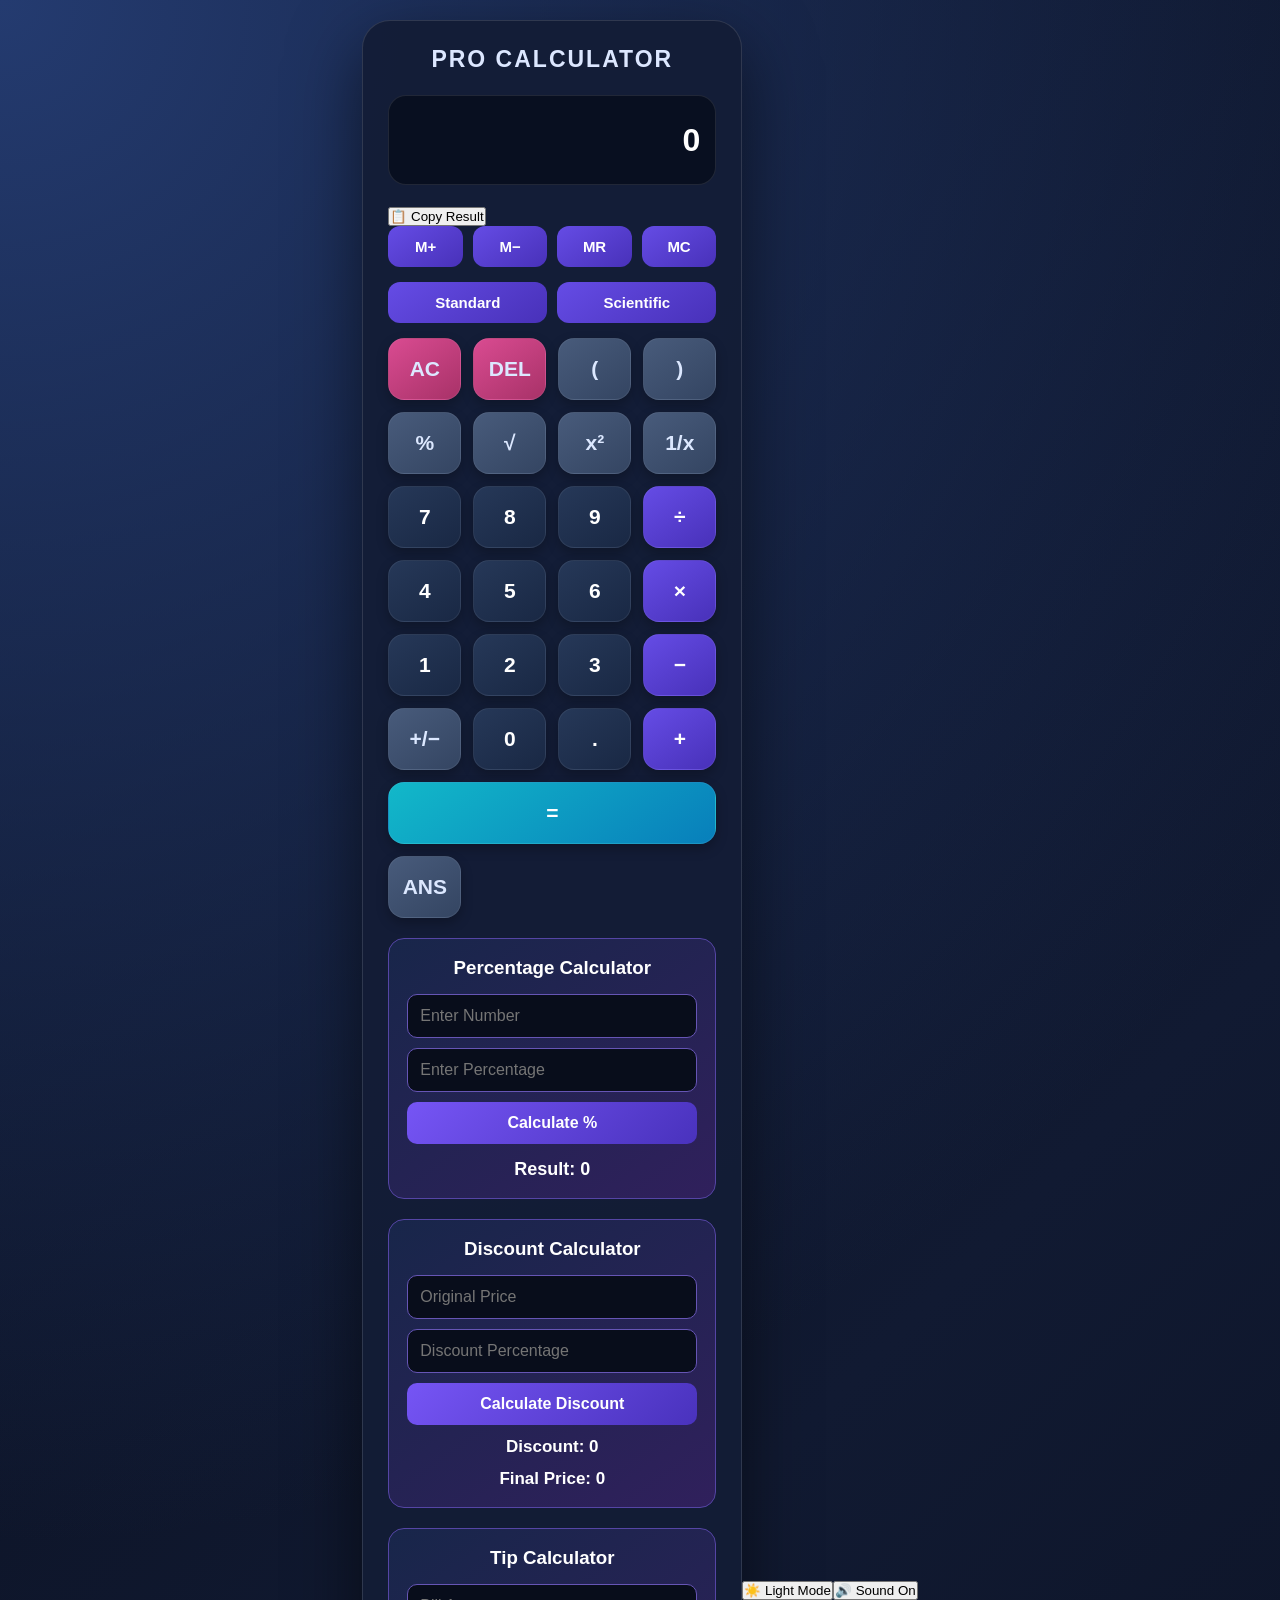
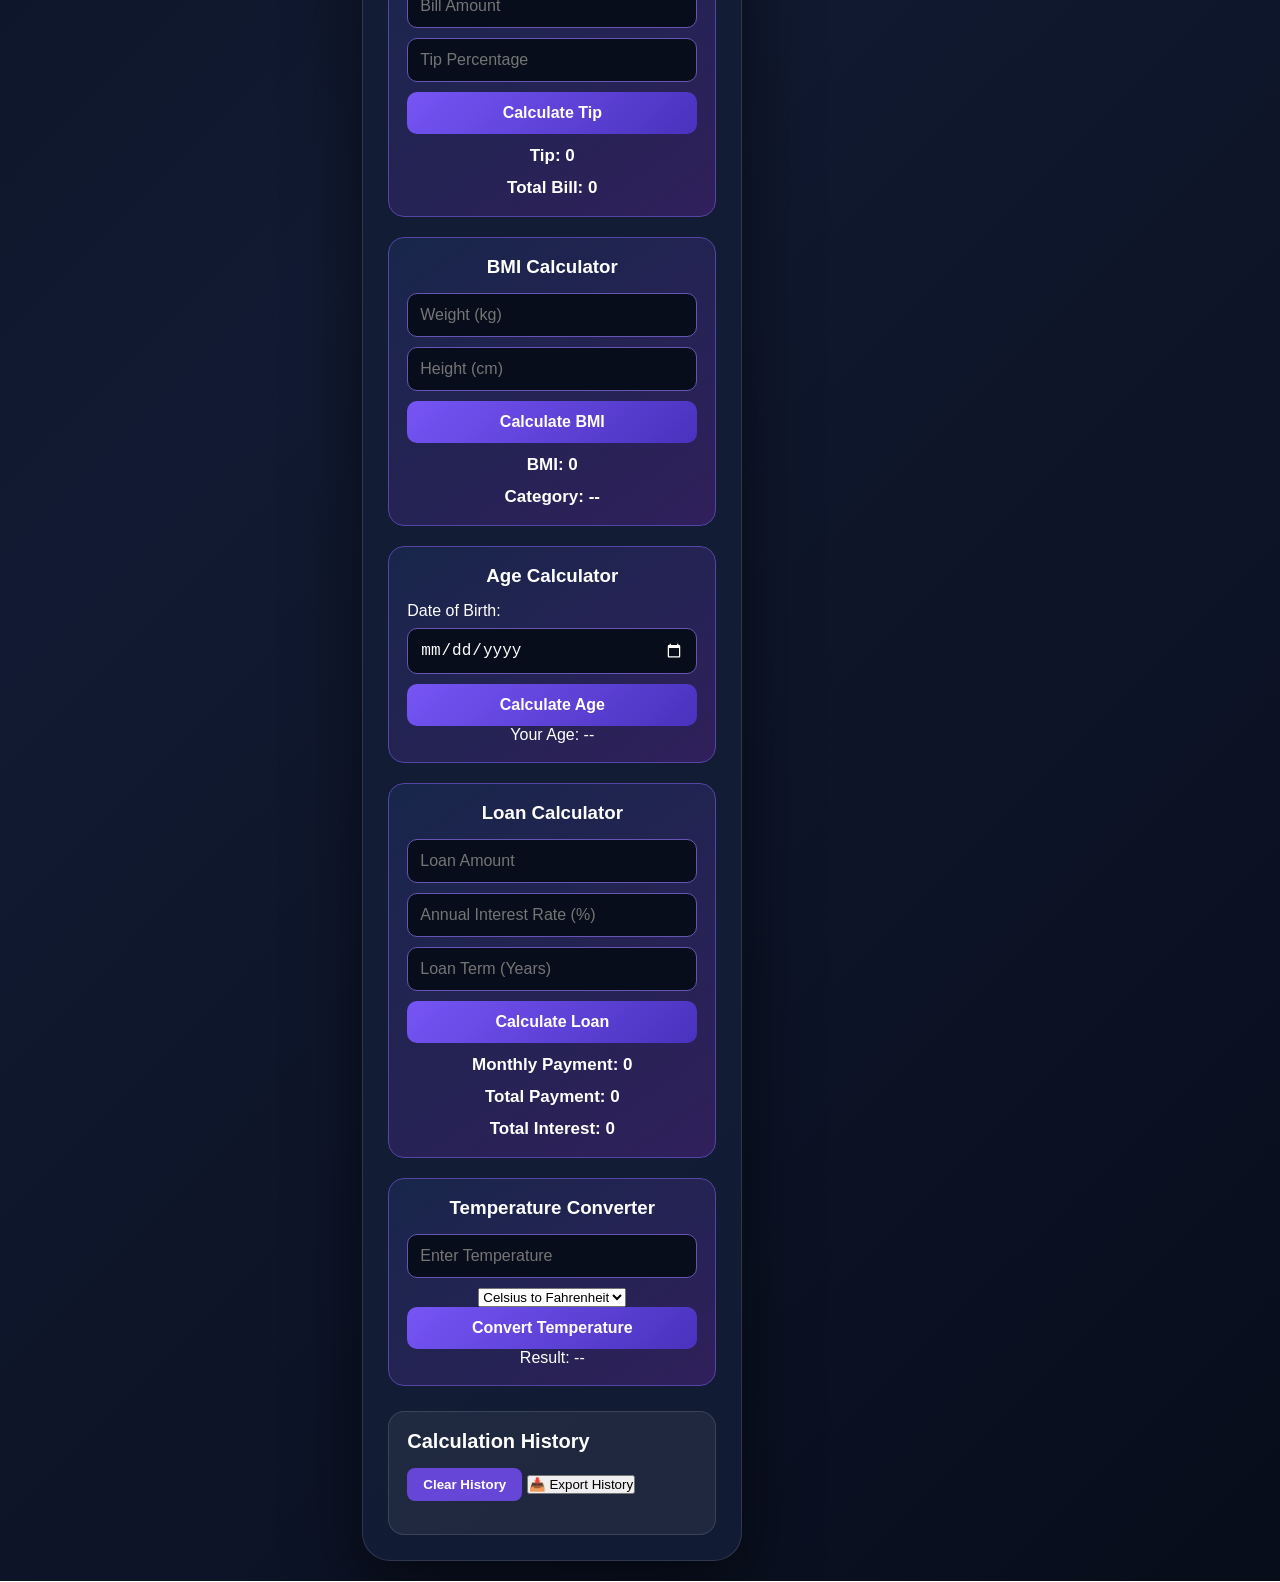
==== index.html @ f54e99bf "Update index.html Signed-off-by: saim-app <fatokhan295@gmail.com>" ====
<!DOCTYPE html>
<html lang="en">
<head>
  <meta charset="UTF-8">
  <meta name="viewport" content="width=device-width, initial-scale=1.0">
  <meta name="theme-color" content="#080d1b">
  <title>Pro Calculator</title>
  <link rel="stylesheet" href="style.css">
</head>
<body>

  <main class="calculator">
    <h2>PRO CALCULATOR</h2>

    <input type="text" id="display" value="0" readonly
      aria-label="Calculator display">
    <button id="copyResult" type="button">
  📋 Copy Result
</button>

 <div class="memory-buttons">
  <button id="memoryAdd" type="button">M+</button>
  <button id="memorySubtract" type="button">M−</button>
  <button id="memoryRecall" type="button">MR</button>
  <button id="memoryClear" type="button">MC</button>
</div>
    <div class="mode-switch">
  <button id="standardMode" type="button">Standard</button>
  <button id="scientificMode" type="button">Scientific</button>
</div> 
    <div class="buttons">
      <div id="scientificPanel" class="calculator-panel" hidden>
        <button id="angleMode" class="utility" type="button">DEG</button>
      <button class="utility" data-action="sin">sin</button>
<button class="utility" data-action="cos">cos</button>
<button class="utility" data-action="tan">tan</button>
<button class="utility" data-action="log">log</button>
<button class="utility" data-action="ln">ln</button>
<button class="utility" data-action="pi">π</button>
 <button class="utility" data-action="e">e</button>
<button class="utility" data-action="power">xʸ</button>
      <button class="utility" data-action="factorial">!</button>
        </div>

      <div id="standardPanel" class="calculator-panel">
      <button class="utility" data-action="clear">AC</button>
      <button class="utility" data-action="delete">DEL</button>
      <button class="utility" data-value="(">(</button>
      <button class="utility" data-value=")">)</button>

      <button class="utility" data-value="%">%</button>
      <button class="utility" data-action="sqrt">√</button>
      <button class="utility" data-action="square">x²</button>
      <button class="utility" data-action="reciprocal">1/x</button>

      <button data-value="7">7</button>
      <button data-value="8">8</button>
      <button data-value="9">9</button>
      <button class="operator" data-value="/">÷</button>

      <button data-value="4">4</button>
      <button data-value="5">5</button>
      <button data-value="6">6</button>
      <button class="operator" data-value="*">×</button>

      <button data-value="1">1</button>
      <button data-value="2">2</button>
      <button data-value="3">3</button>
      <button class="operator" data-value="-">−</button>

      <button class="utility" data-action="sign">+/−</button>
      <button data-value="0">0</button>
      <button data-value=".">.</button>
      <button class="operator" data-value="+">+</button>

      <button class="equals" data-action="calculate">=</button>
        <button class="utility" data-action="answer">ANS</button>
</div>
    </div>
   <div id="percentageCalculator" class="percentage-calculator">
  <h3>Percentage Calculator</h3>

  <input type="number" id="percentNumber" placeholder="Enter Number">

  <input type="number" id="percentValue" placeholder="Enter Percentage">

  <button id="calculatePercentage" type="button">
    Calculate %
  </button>

  <p id="percentageResult">Result: 0</p>
</div>
   <!-- Discount Calculator -->

<div id="discountCalculator" class="percentage-calculator">
  <h3>Discount Calculator</h3>

  <input type="number" id="originalPrice" placeholder="Original Price">

  <input type="number" id="discountPercent" placeholder="Discount Percentage">

  <button id="calculateDiscount" type="button">
    Calculate Discount
  </button>

  <p id="discountAmount">Discount: 0</p>
  <p id="finalPrice">Final Price: 0</p>
</div>
   <!-- Tip Calculator -->

<div id="tipCalculator" class="percentage-calculator">
  <h3>Tip Calculator</h3>

  <input type="number" id="billAmount" placeholder="Bill Amount">

  <input type="number" id="tipPercent" placeholder="Tip Percentage">

  <button id="calculateTip" type="button">
    Calculate Tip
  </button>

  <p id="tipAmount">Tip: 0</p>
  <p id="totalBill">Total Bill: 0</p>
</div>
   <!-- BMI Calculator -->

<div id="bmiCalculator" class="percentage-calculator">
  <h3>BMI Calculator</h3>

  <input type="number" id="weight" placeholder="Weight (kg)">

  <input type="number" id="height" placeholder="Height (cm)">

  <button id="calculateBMI" type="button">
    Calculate BMI
  </button>

  <p id="bmiResult">BMI: 0</p>
  <p id="bmiCategory">Category: --</p>
</div>
   <!-- Age Calculator -->

<div id="ageCalculator" class="percentage-calculator">
  <h3>Age Calculator</h3>

  <label for="birthDate">Date of Birth:</label>
  <input type="date" id="birthDate">

  <button id="calculateAge" type="button">
    Calculate Age
  </button>

  <p id="ageResult">Your Age: --</p>
</div>
   <!-- Loan Calculator -->

<div id="loanCalculator" class="percentage-calculator">
  <h3>Loan Calculator</h3>

  <input type="number" id="loanAmount" placeholder="Loan Amount">

  <input type="number" id="interestRate" placeholder="Annual Interest Rate (%)">

  <input type="number" id="loanYears" placeholder="Loan Term (Years)">

  <button id="calculateLoan" type="button">
    Calculate Loan
  </button>

  <p id="monthlyPayment">Monthly Payment: 0</p>
  <p id="totalPayment">Total Payment: 0</p>
  <p id="totalInterest">Total Interest: 0</p>
</div>
   <!-- Temperature Converter -->

<div id="temperatureConverter" class="percentage-calculator">
  <h3>Temperature Converter</h3>

  <input type="number" id="temperatureValue" placeholder="Enter Temperature">

  <select id="temperatureType">
    <option value="CtoF">Celsius to Fahrenheit</option>
    <option value="FtoC">Fahrenheit to Celsius</option>
  </select>

  <button id="convertTemperature" type="button">
    Convert Temperature
  </button>

  <p id="temperatureResult">Result: --</p>
</div>
    <section class="history">
  <h3>Calculation History</h3>
  <button id="clearHistory" type="button">Clear History</button>
      <button id="exportHistory" type="button">
  📥 Export History
</button>
  <ul id="historyList"></ul>
</section>
  </main>
  <button id="themeToggle" type="button">
  ☀️ Light Mode
    <button id="soundToggle" type="button">
  🔊 Sound On
</button>
</button>

  <script src="script.js"></script>
</body>
</html>
---- style.css ----
* {
  box-sizing: border-box;
  margin: 0;
  padding: 0;
}

body {
  min-height: 100vh;
  display: flex;
  justify-content: center;
  align-items: center;
  padding: 20px;
  font-family: Arial, sans-serif;
  background: radial-gradient(circle at top left, #243b70, transparent 45%),
    linear-gradient(135deg, #080d1b, #111a32, #080d1b);
  color: white;
}

.calculator {
  width: 100%;
  max-width: 380px;
  padding: 25px;
  border: 1px solid rgba(255,255,255,0.12);
  border-radius: 28px;
  background: rgba(19,29,54,0.95);
  box-shadow: 0 25px 70px rgba(0,0,0,0.55);
}

.calculator h2 {
  text-align: center;
  font-size: 23px;
  letter-spacing: 2px;
  margin-bottom: 22px;
  color: #dce7ff;
}

#display {
  width: 100%;
  height: 90px;
  margin-bottom: 22px;
  padding: 15px;
  border: 1px solid rgba(255,255,255,0.1);
  border-radius: 18px;
  background: #080f20;
  color: white;
  text-align: right;
  font-size: 32px;
  font-weight: bold;
}

.buttons {
  display: grid;
  direction: ltr;
  grid-template-columns: repeat(4, minmax(0, 1fr));
  gap: 12px;
}

.buttons button {
  min-width: 0;
  height: 62px;
  border: 1px solid rgba(255,255,255,0.07);
  border-radius: 16px;
  background: linear-gradient(145deg, #263858, #192844);
  color: white;
  font-size: 21px;
  font-weight: bold;
  cursor: pointer;
  box-shadow: 0 5px 12px rgba(0,0,0,0.25);
}

.buttons button:active {
  transform: scale(0.94);
}

.buttons .utility {
  background: linear-gradient(145deg, #485b7b, #344562);
  color: #dce8ff;
}

.buttons button:nth-child(1),
.buttons button:nth-child(2) {
  background: linear-gradient(145deg, #d94b91, #a83268);
}

.buttons .operator {
  background: linear-gradient(145deg, #654ce5, #4831b9);
}

.buttons .equals {
  grid-column: 1 / -1;
  background: linear-gradient(145deg, #12b8c9, #087fbb);
  color: white;
}

@media (max-width: 420px) {
  .calculator {
    padding: 19px;
  }

  .buttons {
    gap: 9px;
  }

  .buttons button {
    height: 58px;
  }
}

/* Calculation History */
.history {
  margin-top: 25px;
  padding: 18px;
  background: rgba(255, 255, 255, 0.06);
  border: 1px solid rgba(255, 255, 255, 0.12);
  border-radius: 16px;
  color: #ffffff;
}

.history h3 {
  margin: 0 0 15px;
  font-size: 20px;
  color: #ffffff;
}

#clearHistory {
  padding: 9px 16px;
  border: none;
  border-radius: 8px;
  background: #6546d7;
  color: white;
  font-weight: bold;
  cursor: pointer;
}

#historyList {
  margin: 15px 0 0;
  padding-left: 22px;
}

#historyList li {
  padding: 9px 5px;
  border-bottom: 1px solid rgba(255, 255, 255, 0.12);
  color: #d8d9ff;
  font-size: 15px;
  overflow-wrap: anywhere;
}

/* Calculation History */
.history {
  margin-top: 25px;
  padding: 18px;
  background: rgba(255, 255, 255, 0.06);
  border: 1px solid rgba(255, 255, 255, 0.12);
  border-radius: 16px;
  color: #ffffff;
}


/* Calculation History */
.history {
  margin-top: 25px;
  padding: 18px;
  background: rgba(255, 255, 255, 0.06);
  border: 1px solid rgba(255, 255, 255, 0.12);
  border-radius: 16px;
  color: #ffffff;
}

.history h3 {
  margin: 0 0 15px;
  font-size: 20px;
  color: #ffffff;
}

#clearHistory {
  padding: 9px 16px;
  border: none;
  border-radius: 8px;
  background: #6546d7;
  color: white;
  font-weight: bold;
  cursor: pointer;
}

#historyList {
  margin: 15px 0 0;
  padding-left: 22px;
}

#historyList li {
  padding: 9px 5px;
  border-bottom: 1px solid rgba(255, 255, 255, 0.12);
  color: #d8d9ff;
  font-size: 15px;
  overflow-wrap: anywhere;
}

/* Dark / Light Mode */
body.light-mode {
    background: #f4f6fb;
    color: #1e293b;
}

body.light-mode .calculator {
    background: #ffffff;
    color: #1e293b;
}
#display {
    width: 100%;
    box-sizing: border-box;
    font-size: clamp(18px, 5vw, 32px);
    white-space: nowrap;
    overflow-x: auto;
    text-align: right;
}
/* Standard and Scientific Panels */

.calculator-panel {
  grid-column: 1 / -1;
  display: grid;
  grid-template-columns: repeat(4, minmax(0, 1fr));
  gap: 12px;
}

.mode-switch {
  display: flex;
  gap: 10px;
  margin-bottom: 15px;
}

.mode-switch button {
  flex: 1;
  padding: 12px 5px;
  border: none;
  border-radius: 12px;
  background: linear-gradient(145deg, #654ce5, #4831b9);
  color: white;
  font-size: 15px;
  font-weight: bold;
  cursor: pointer;
}

@media (max-width: 420px) {
  .calculator-panel {
    gap: 9px;
  }
}
/* Memory Buttons */

.memory-buttons {
  display: grid;
  grid-template-columns: repeat(4, 1fr);
  gap: 10px;
  margin-bottom: 15px;
}

.memory-buttons button {
  padding: 12px 5px;
  border: none;
  border-radius: 12px;
  background: linear-gradient(145deg, #654ce5, #4831b9);
  color: white;
  font-size: 15px;
  font-weight: bold;
  cursor: pointer;
}
/* Percentage Calculator */

.percentage-calculator {
  margin-top: 20px;
  padding: 18px;
  border-radius: 16px;
  background: linear-gradient(145deg, #18264a, #30205c);
  border: 1px solid #5545a5;
  text-align: center;
}

.percentage-calculator h3 {
  color: white;
  margin-bottom: 15px;
}

.percentage-calculator input {
  width: 100%;
  padding: 12px;
  margin-bottom: 10px;
  border: 1px solid #6655b5;
  border-radius: 10px;
  background: #080d1b;
  color: white;
  font-size: 16px;
  box-sizing: border-box;
}

.percentage-calculator button {
  width: 100%;
  padding: 12px;
  border: none;
  border-radius: 10px;
  background: linear-gradient(135deg, #7655f5, #4932bd);
  color: white;
  font-size: 16px;
  font-weight: bold;
  cursor: pointer;
}

#percentageResult {
  color: white;
  font-size: 18px;
  font-weight: bold;
  margin-top: 15px;
}
/* Discount Calculator */

#discountCalculator {
  margin-top: 20px;
}

#discountCalculator p {
  color: white;
  font-size: 17px;
  font-weight: bold;
  margin-top: 12px;
}
/* Tip Calculator */

#tipCalculator {
  margin-top: 20px;
}

#tipCalculator p {
  color: white;
  font-size: 17px;
  font-weight: bold;
  margin-top: 12px;
}
/* BMI Calculator */

#bmiCalculator {
  margin-top: 20px;
}

#bmiCalculator p {
  color: white;
  font-size: 17px;
  font-weight: bold;
  margin-top: 12px;
}
/* Age Calculator */

#ageCalculator {
  margin-top: 20px;
}

#ageCalculator label {
  display: block;
  color: white;
  margin-bottom: 8px;
  text-align: left;
}

#ageCalculator input {
  color-scheme: dark;
}
/* Loan Calculator */

#loanCalculator {
  margin-top: 20px;
}

#loanCalculator p {
  color: white;
  font-size: 17px;
  font-weight: bold;
  margin-top: 12px;
}
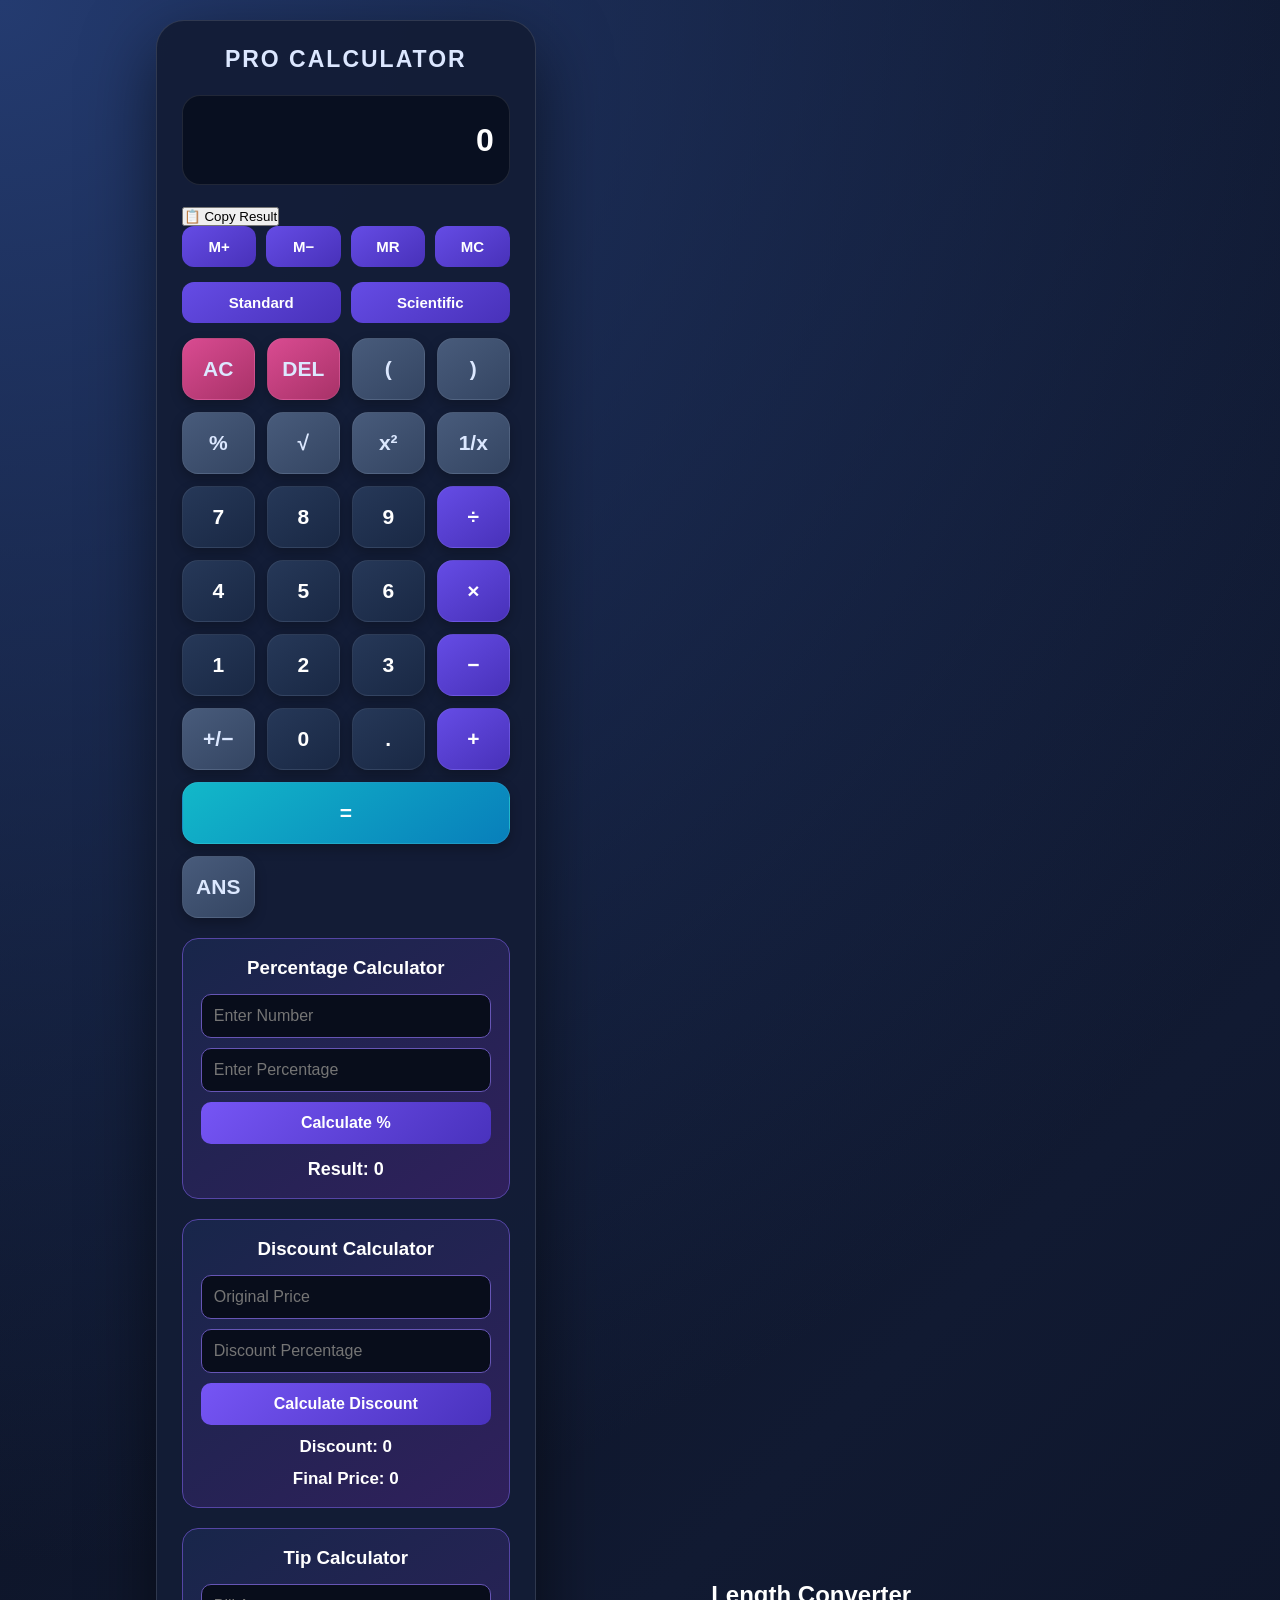
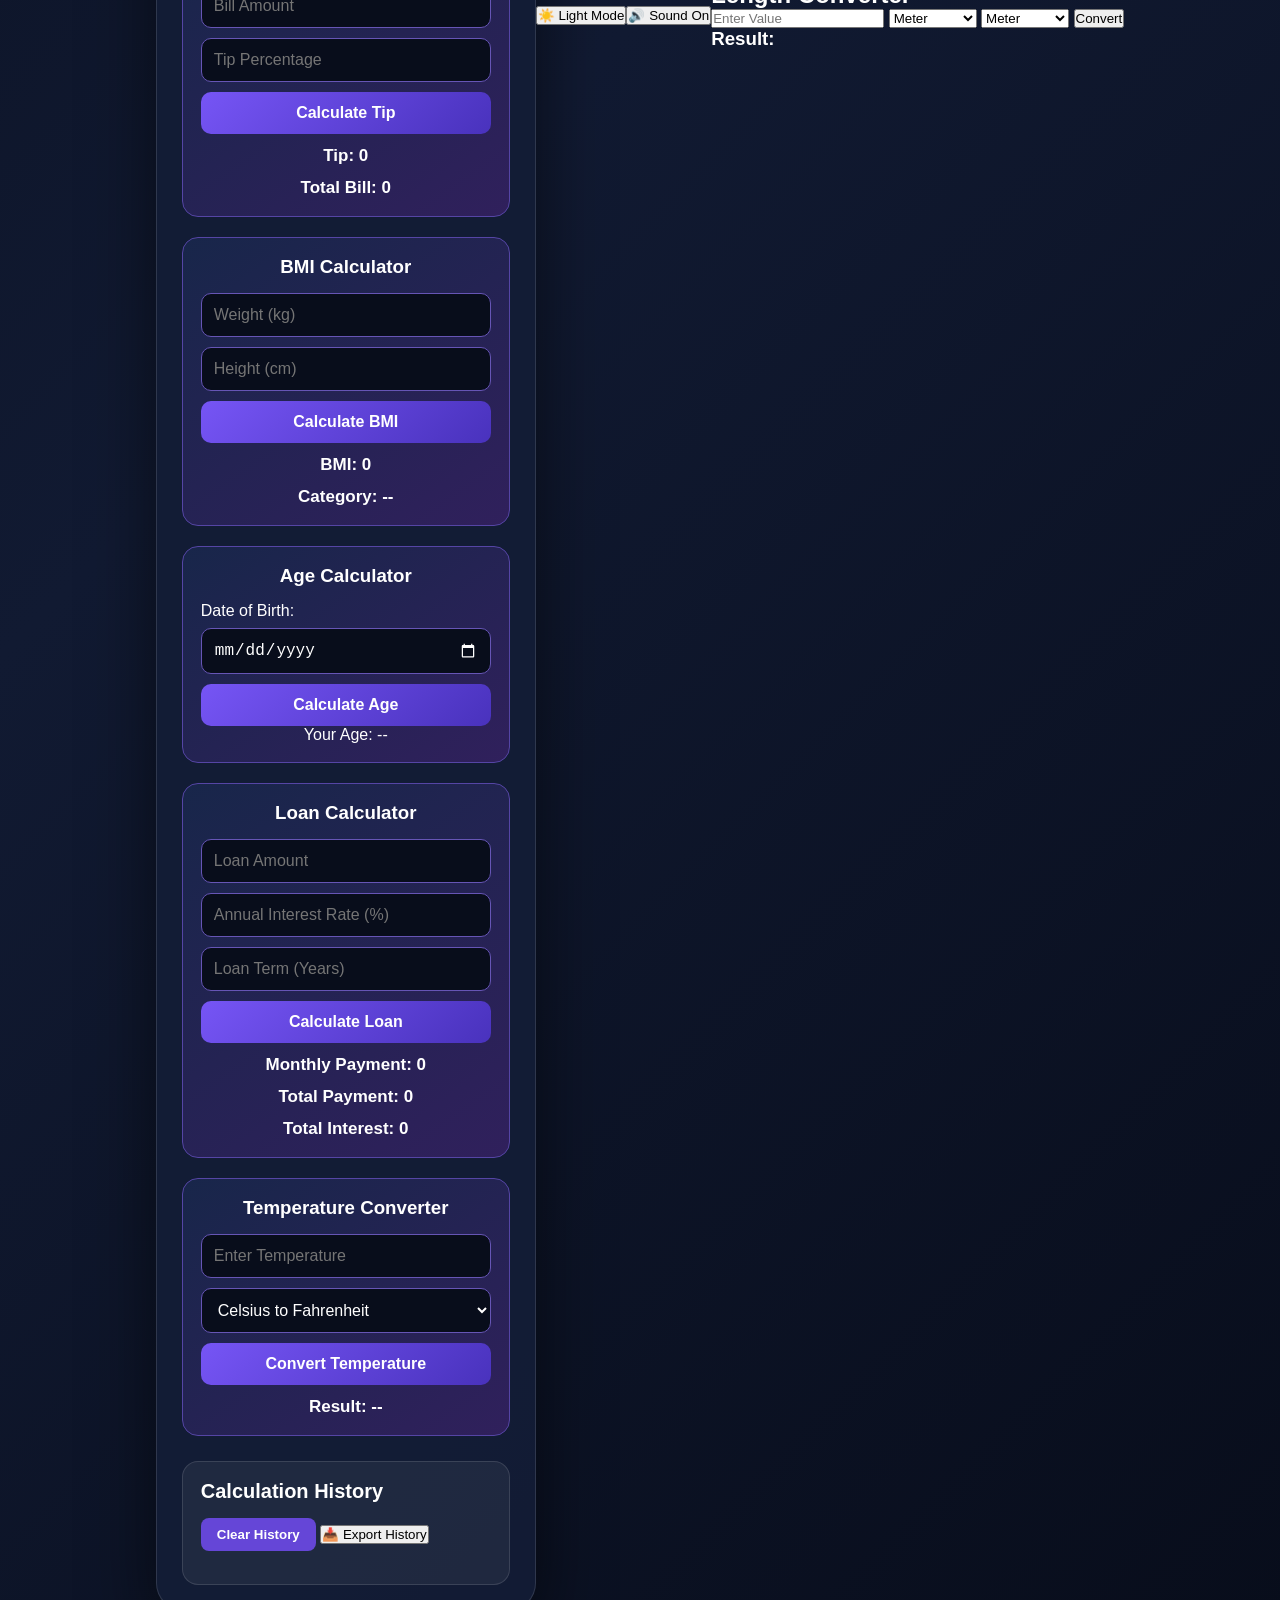
==== commit 077bb106: "Update index.html Signed-off-by: saim-app <fatokhan295@gmail.com>" ====
--- a/index.html
+++ b/index.html
@@ -207,5 +207,35 @@
 </button>
 
   <script src="script.js"></script>
+  <!-- Length Converter -->
+<div class="converter-box">
+    <h2>Length Converter</h2>
+
+    <input type="number" id="lengthInput" placeholder="Enter Value">
+
+    <select id="lengthFrom">
+        <option value="meter">Meter</option>
+        <option value="kilometer">Kilometer</option>
+        <option value="centimeter">Centimeter</option>
+        <option value="millimeter">Millimeter</option>
+        <option value="mile">Mile</option>
+        <option value="foot">Foot</option>
+        <option value="inch">Inch</option>
+    </select>
+
+    <select id="lengthTo">
+        <option value="meter">Meter</option>
+        <option value="kilometer">Kilometer</option>
+        <option value="centimeter">Centimeter</option>
+        <option value="millimeter">Millimeter</option>
+        <option value="mile">Mile</option>
+        <option value="foot">Foot</option>
+        <option value="inch">Inch</option>
+    </select>
+
+    <button onclick="convertLength()">Convert</button>
+
+    <h3 id="lengthResult">Result: </h3>
+</div>
 </body>
 </html>
--- a/style.css
+++ b/style.css
@@ -375,3 +375,26 @@
   font-weight: bold;
   margin-top: 12px;
 }
+/* Temperature Converter */
+
+#temperatureConverter {
+  margin-top: 20px;
+}
+
+#temperatureConverter p {
+  color: white;
+  font-size: 17px;
+  font-weight: bold;
+  margin-top: 12px;
+}
+
+#temperatureConverter select {
+  width: 100%;
+  padding: 12px;
+  margin-bottom: 10px;
+  border: 1px solid #6655b5;
+  border-radius: 10px;
+  background: #080d1b;
+  color: white;
+  font-size: 16px;
+}
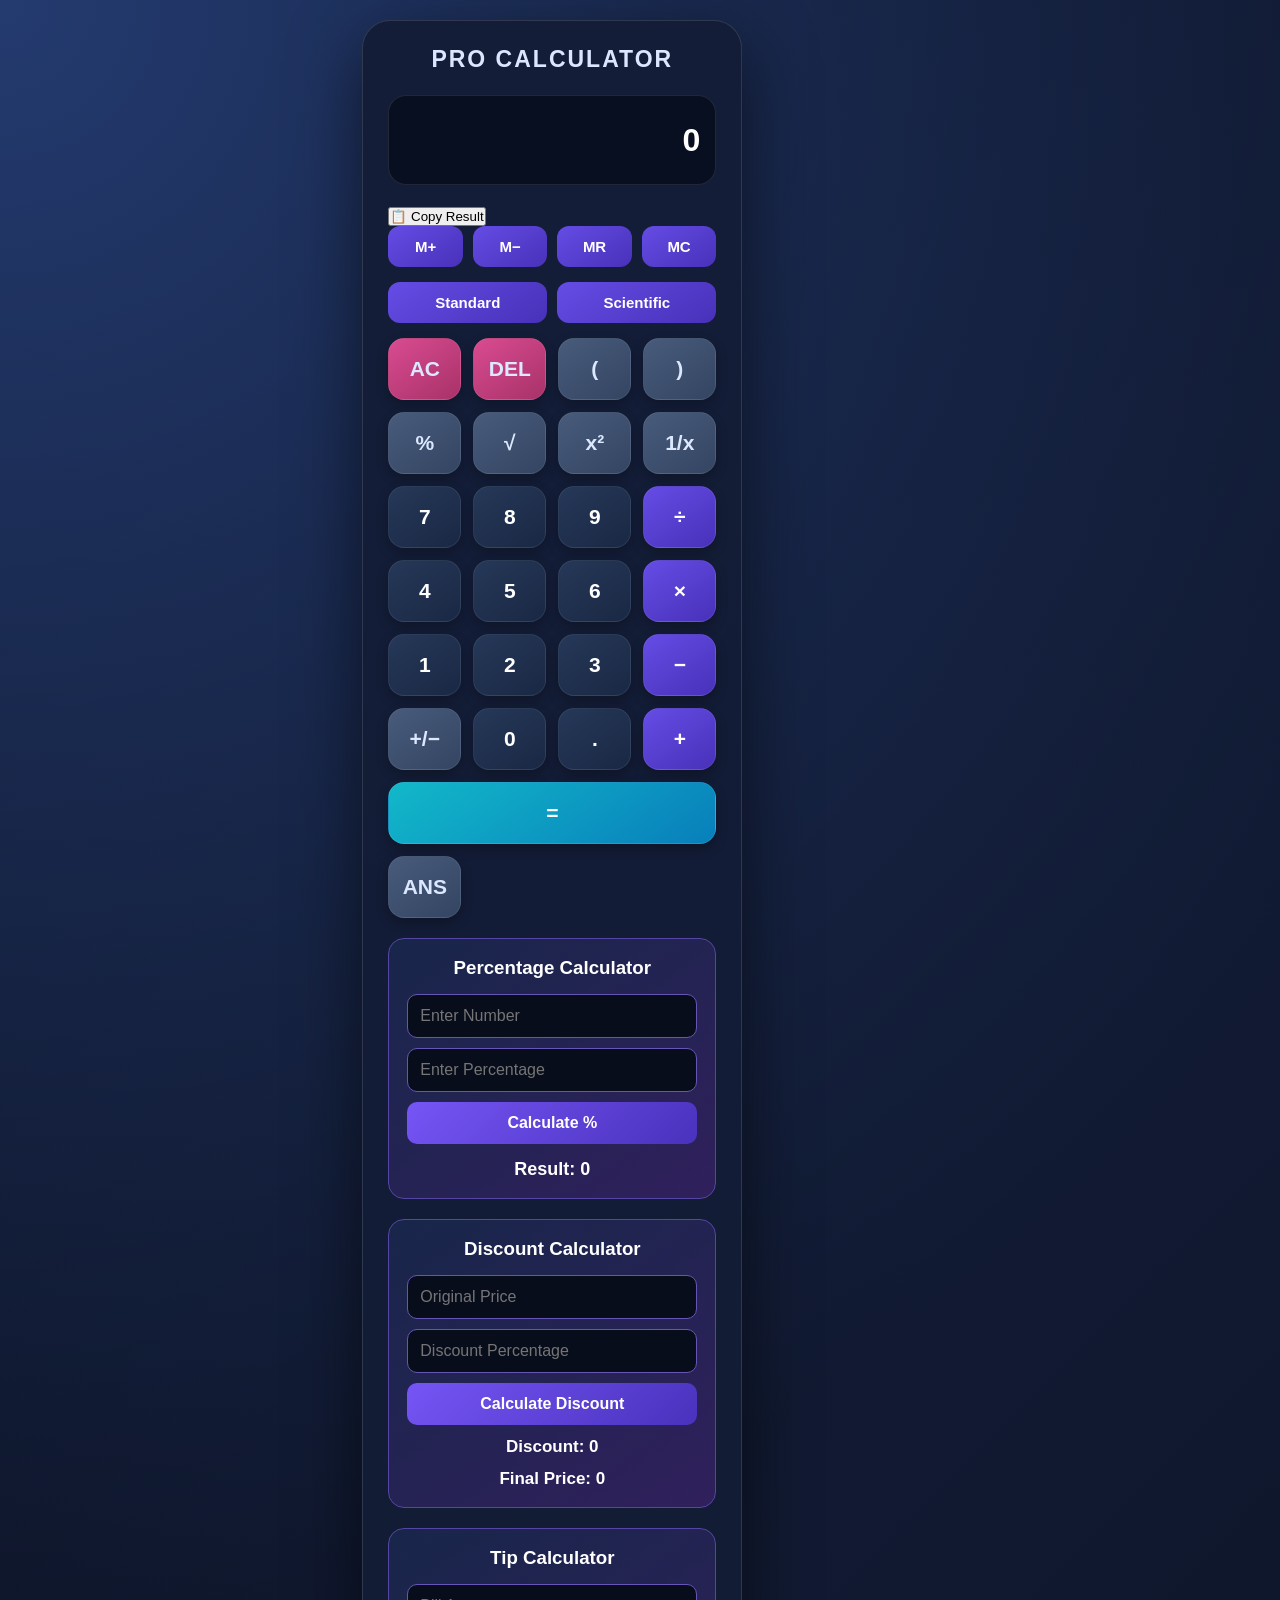
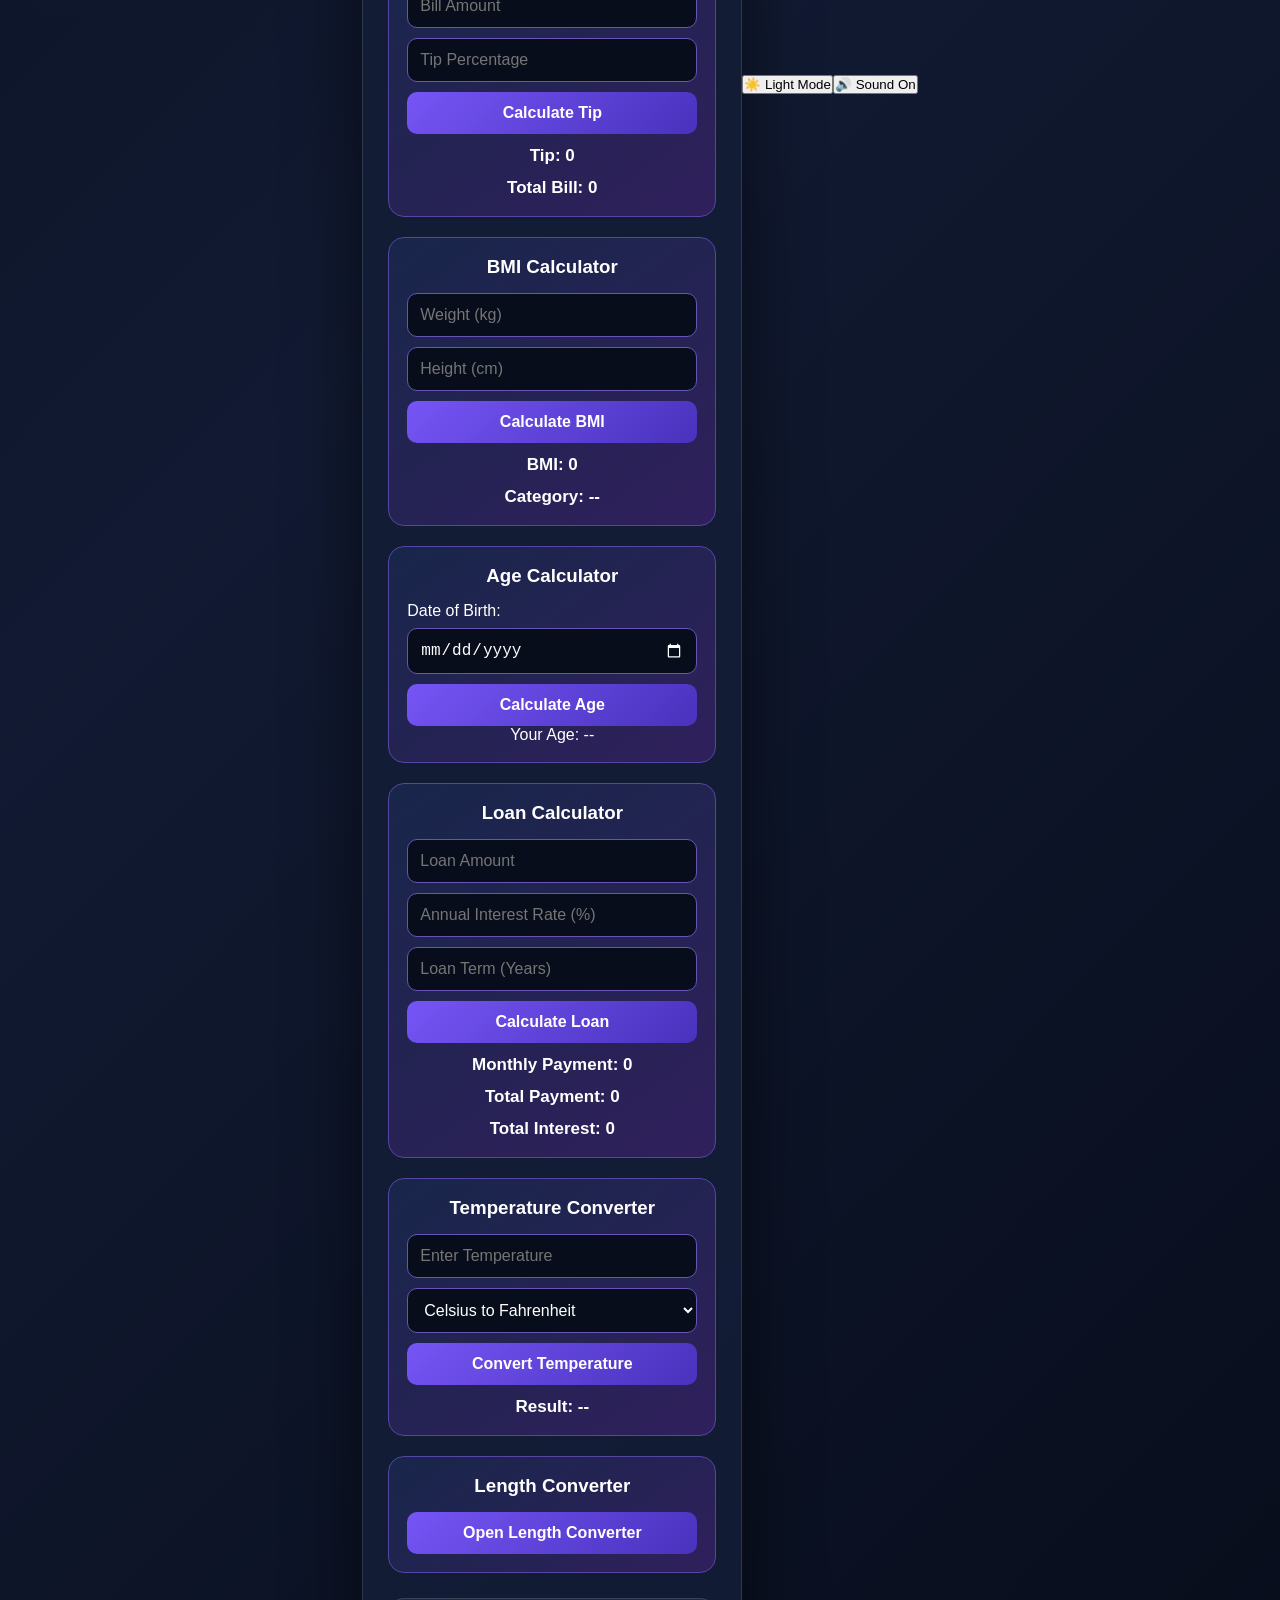
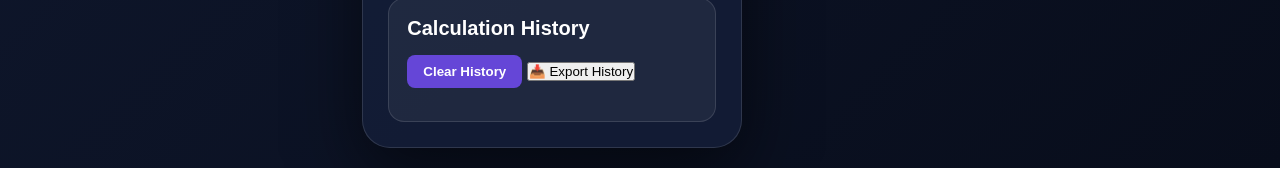
==== commit e12d462a: "Update index.html Signed-off-by: saim-app <fatokhan295@gmail.com>" ====
--- a/index.html
+++ b/index.html
@@ -190,6 +190,13 @@
 
   <p id="temperatureResult">Result: --</p>
 </div>
+    <!-- Length Converter Link -->
+<div class="percentage-calculator">
+    <h3>Length Converter</h3>
+    <button type="button" onclick="window.location.href='length.html'">
+        Open Length Converter
+    </button>
+</div>
     <section class="history">
   <h3>Calculation History</h3>
   <button id="clearHistory" type="button">Clear History</button>
@@ -207,35 +214,5 @@
 </button>
 
   <script src="script.js"></script>
-  <!-- Length Converter -->
-<div class="converter-box">
-    <h2>Length Converter</h2>
-
-    <input type="number" id="lengthInput" placeholder="Enter Value">
-
-    <select id="lengthFrom">
-        <option value="meter">Meter</option>
-        <option value="kilometer">Kilometer</option>
-        <option value="centimeter">Centimeter</option>
-        <option value="millimeter">Millimeter</option>
-        <option value="mile">Mile</option>
-        <option value="foot">Foot</option>
-        <option value="inch">Inch</option>
-    </select>
-
-    <select id="lengthTo">
-        <option value="meter">Meter</option>
-        <option value="kilometer">Kilometer</option>
-        <option value="centimeter">Centimeter</option>
-        <option value="millimeter">Millimeter</option>
-        <option value="mile">Mile</option>
-        <option value="foot">Foot</option>
-        <option value="inch">Inch</option>
-    </select>
-
-    <button onclick="convertLength()">Convert</button>
-
-    <h3 id="lengthResult">Result: </h3>
-</div>
 </body>
 </html>
--- a/style.css
+++ b/style.css
@@ -398,3 +398,54 @@
   color: white;
   font-size: 16px;
 }
+/* Length Converter */
+.converter-box {
+    background: rgba(255, 255, 255, 0.08);
+    padding: 20px;
+    margin: 20px auto;
+    border-radius: 15px;
+    max-width: 400px;
+    text-align: center;
+    box-shadow: 0 5px 20px rgba(0, 0, 0, 0.3);
+}
+
+.converter-box h2 {
+    color: white;
+    margin-bottom: 20px;
+}
+
+.converter-box input,
+.converter-box select {
+    width: 100%;
+    padding: 12px;
+    margin: 8px 0;
+    border-radius: 8px;
+    border: 1px solid #aaa;
+    background: #fff;
+    color: #222;
+    font-size: 16px;
+    box-sizing: border-box;
+}
+
+.converter-box button {
+    width: 100%;
+    padding: 12px;
+    margin-top: 12px;
+    border: none;
+    border-radius: 8px;
+    background: #6c63ff;
+    color: white;
+    font-size: 16px;
+    font-weight: bold;
+    cursor: pointer;
+}
+
+.converter-box button:hover {
+    background: #5148d8;
+}
+
+.converter-box h3 {
+    color: white;
+    margin-top: 18px;
+    overflow-wrap: anywhere;
+}
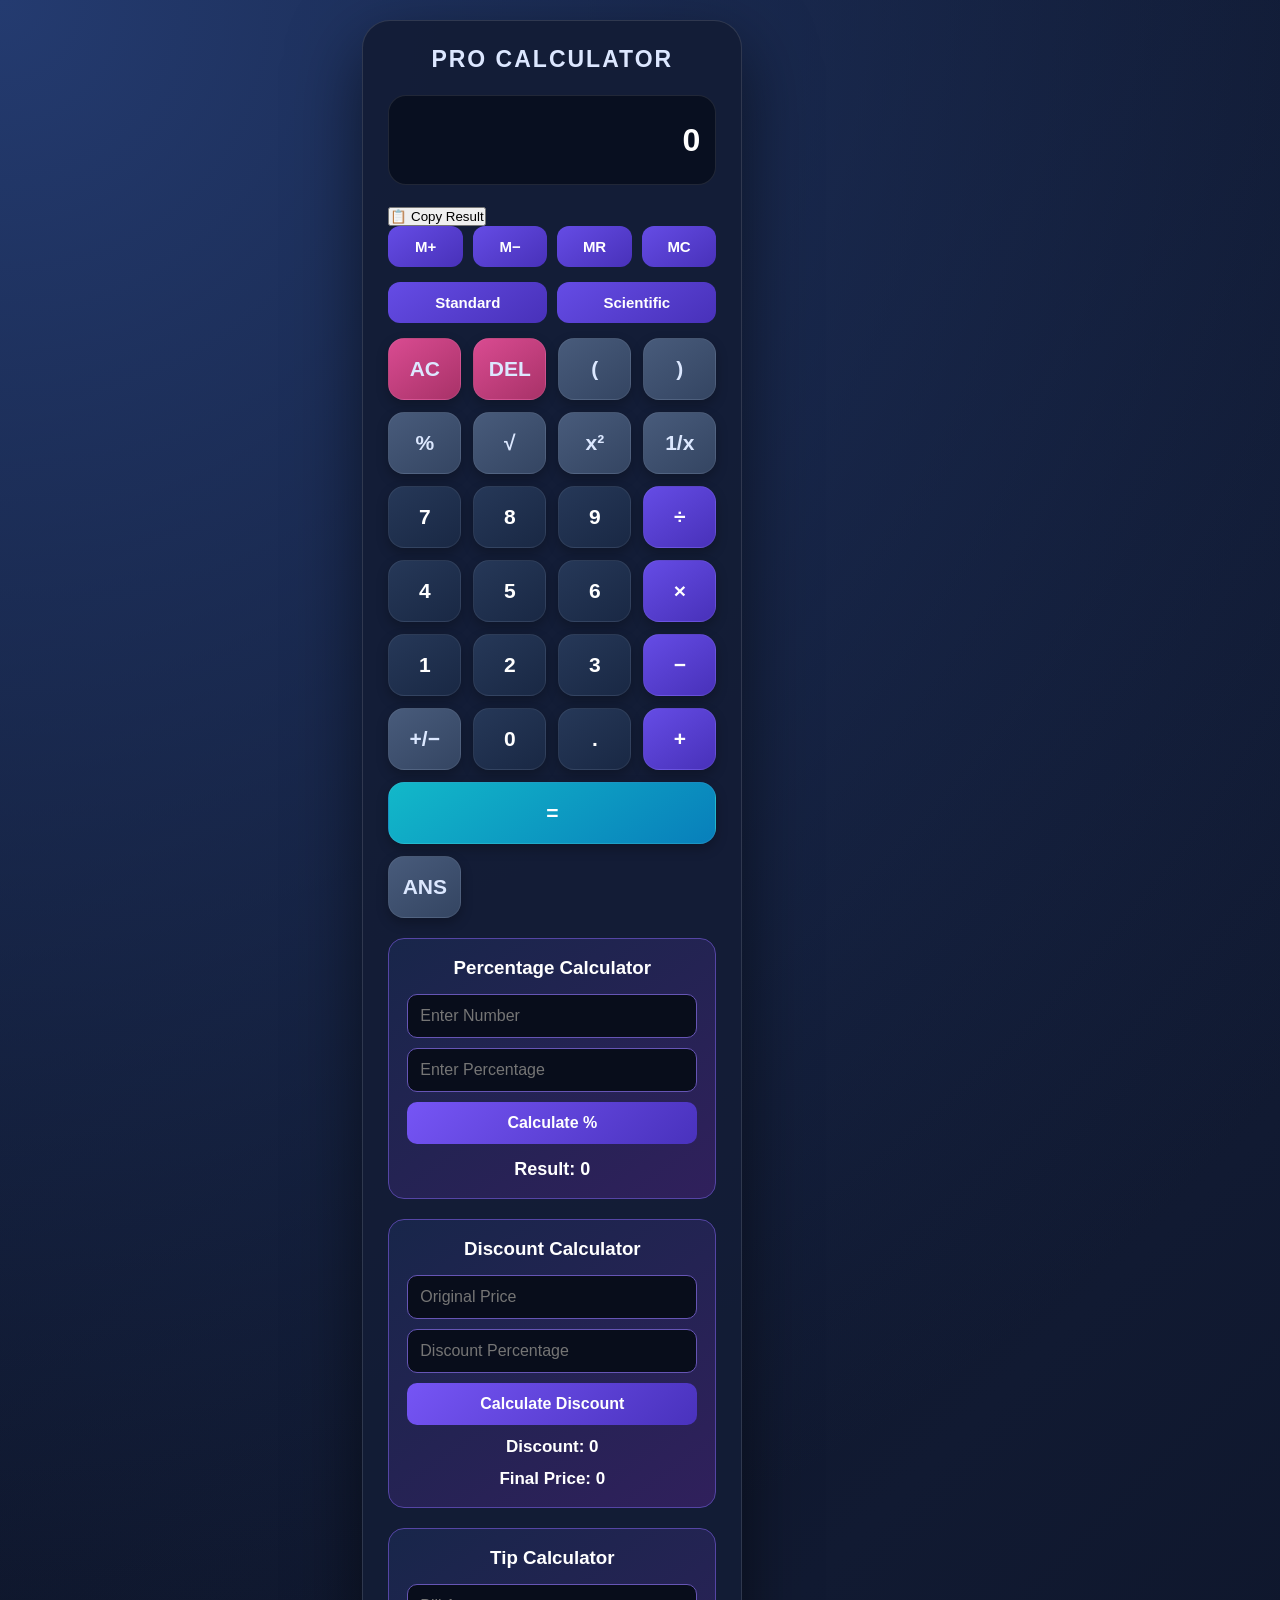
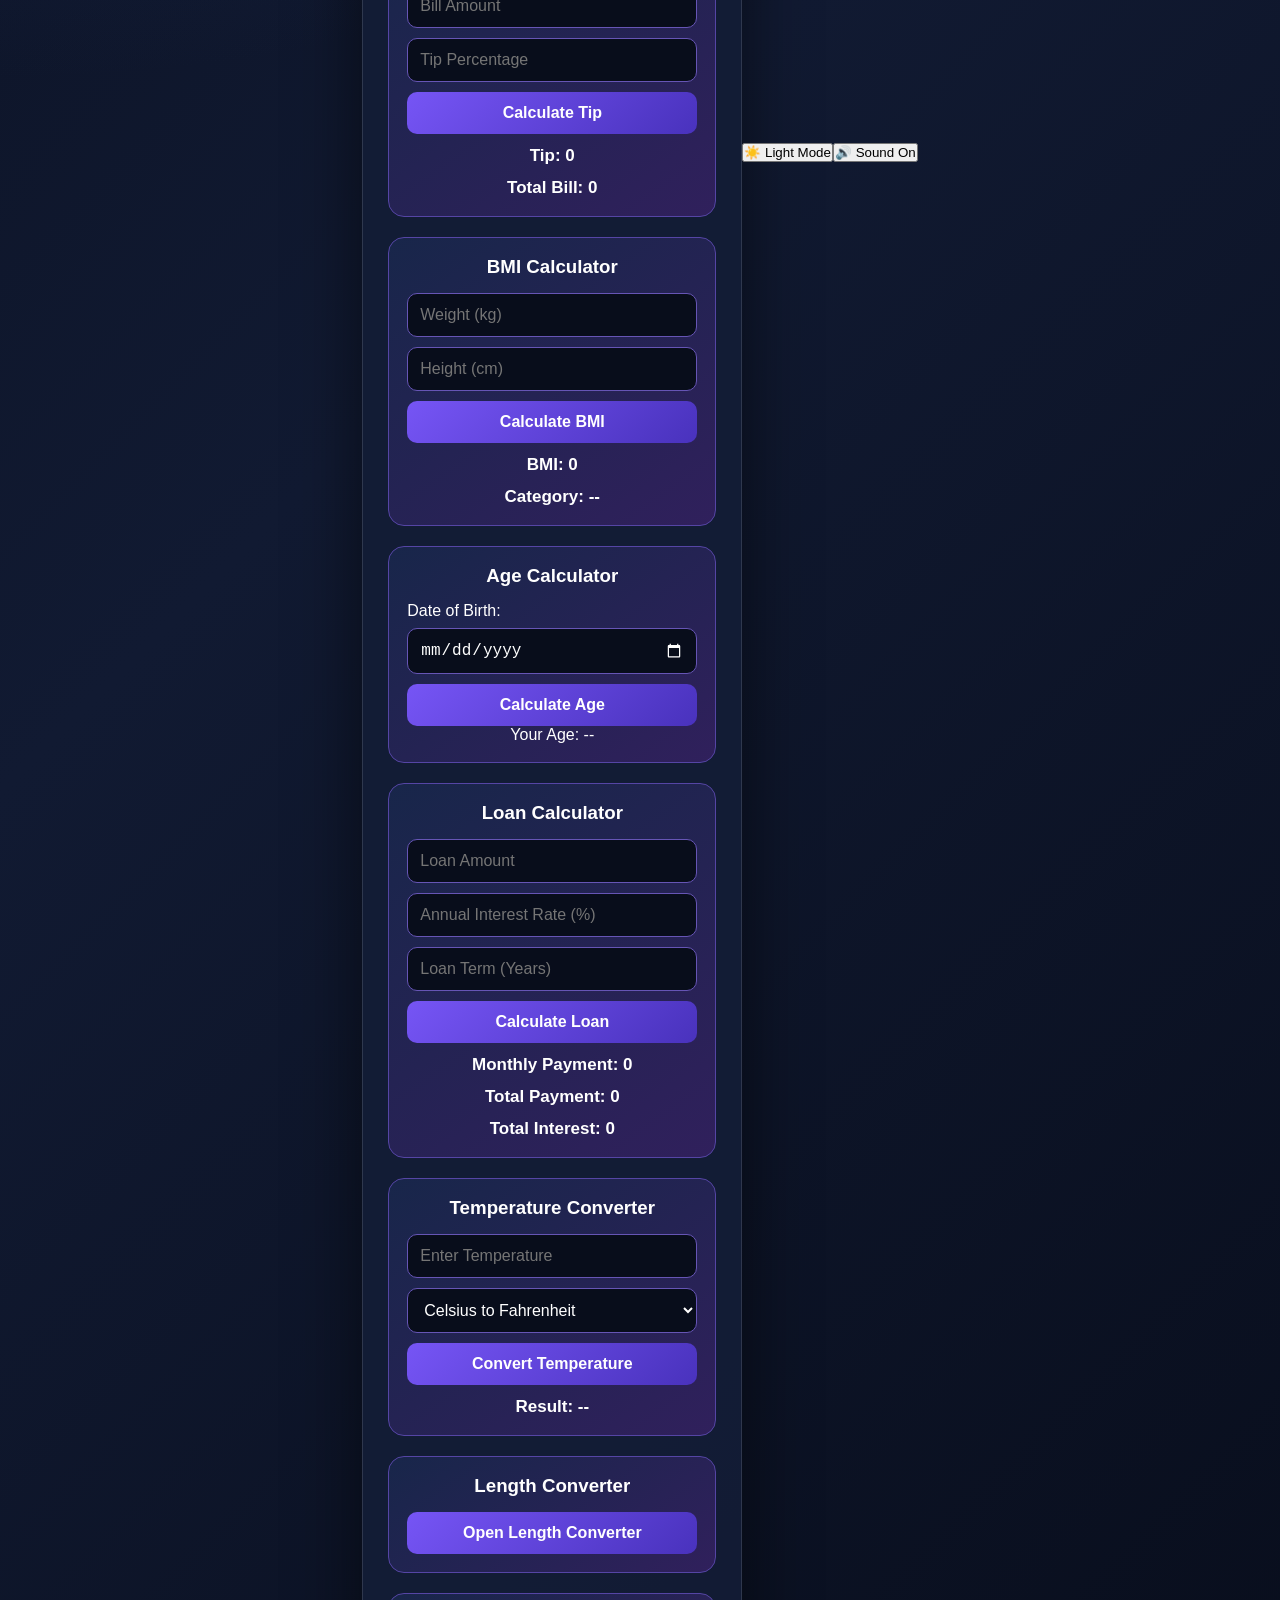
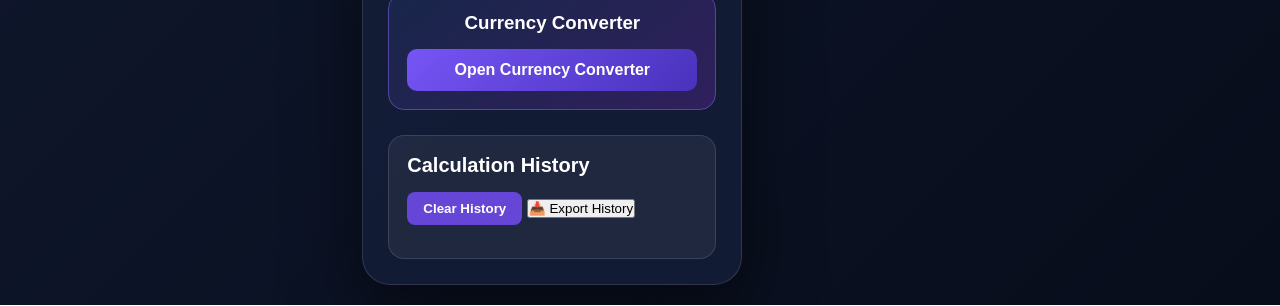
==== commit abf38597: "Update index.html Signed-off-by: saim-app <fatokhan295@gmail.com>" ====
--- a/index.html
+++ b/index.html
@@ -193,8 +193,16 @@
     <!-- Length Converter Link -->
 <div class="percentage-calculator">
     <h3>Length Converter</h3>
-    <button type="button" onclick="window.location.href='length.html'">
+    <button type="button" onclick="window.location.href='Length.html'">
         Open Length Converter
+    </button>
+</div>
+    
+    <!-- Currency Converter Link -->
+<div class="percentage-calculator">
+    <h3>Currency Converter</h3>
+    <button type="button" onclick="window.location.href='Currency.html'">
+        Open Currency Converter
     </button>
 </div>
     <section class="history">
--- a/style.css
+++ b/style.css
@@ -449,3 +449,25 @@
     margin-top: 18px;
     overflow-wrap: anywhere;
 }
+/* Back to Home Button */
+.converter-box a {
+    display: inline-block;
+    margin-top: 20px;
+    padding: 12px 25px;
+    background: #6c63ff;
+    color: white;
+    text-decoration: none;
+    border-radius: 10px;
+    font-size: 16px;
+    font-weight: bold;
+    transition: 0.3s;
+}
+
+.converter-box a:hover {
+    background: #5148d8;
+    transform: scale(1.05);
+}
+/* Space Between Length and Weight Converters */
+.converter-box + .converter-box {
+    margin-top: 30px;
+}
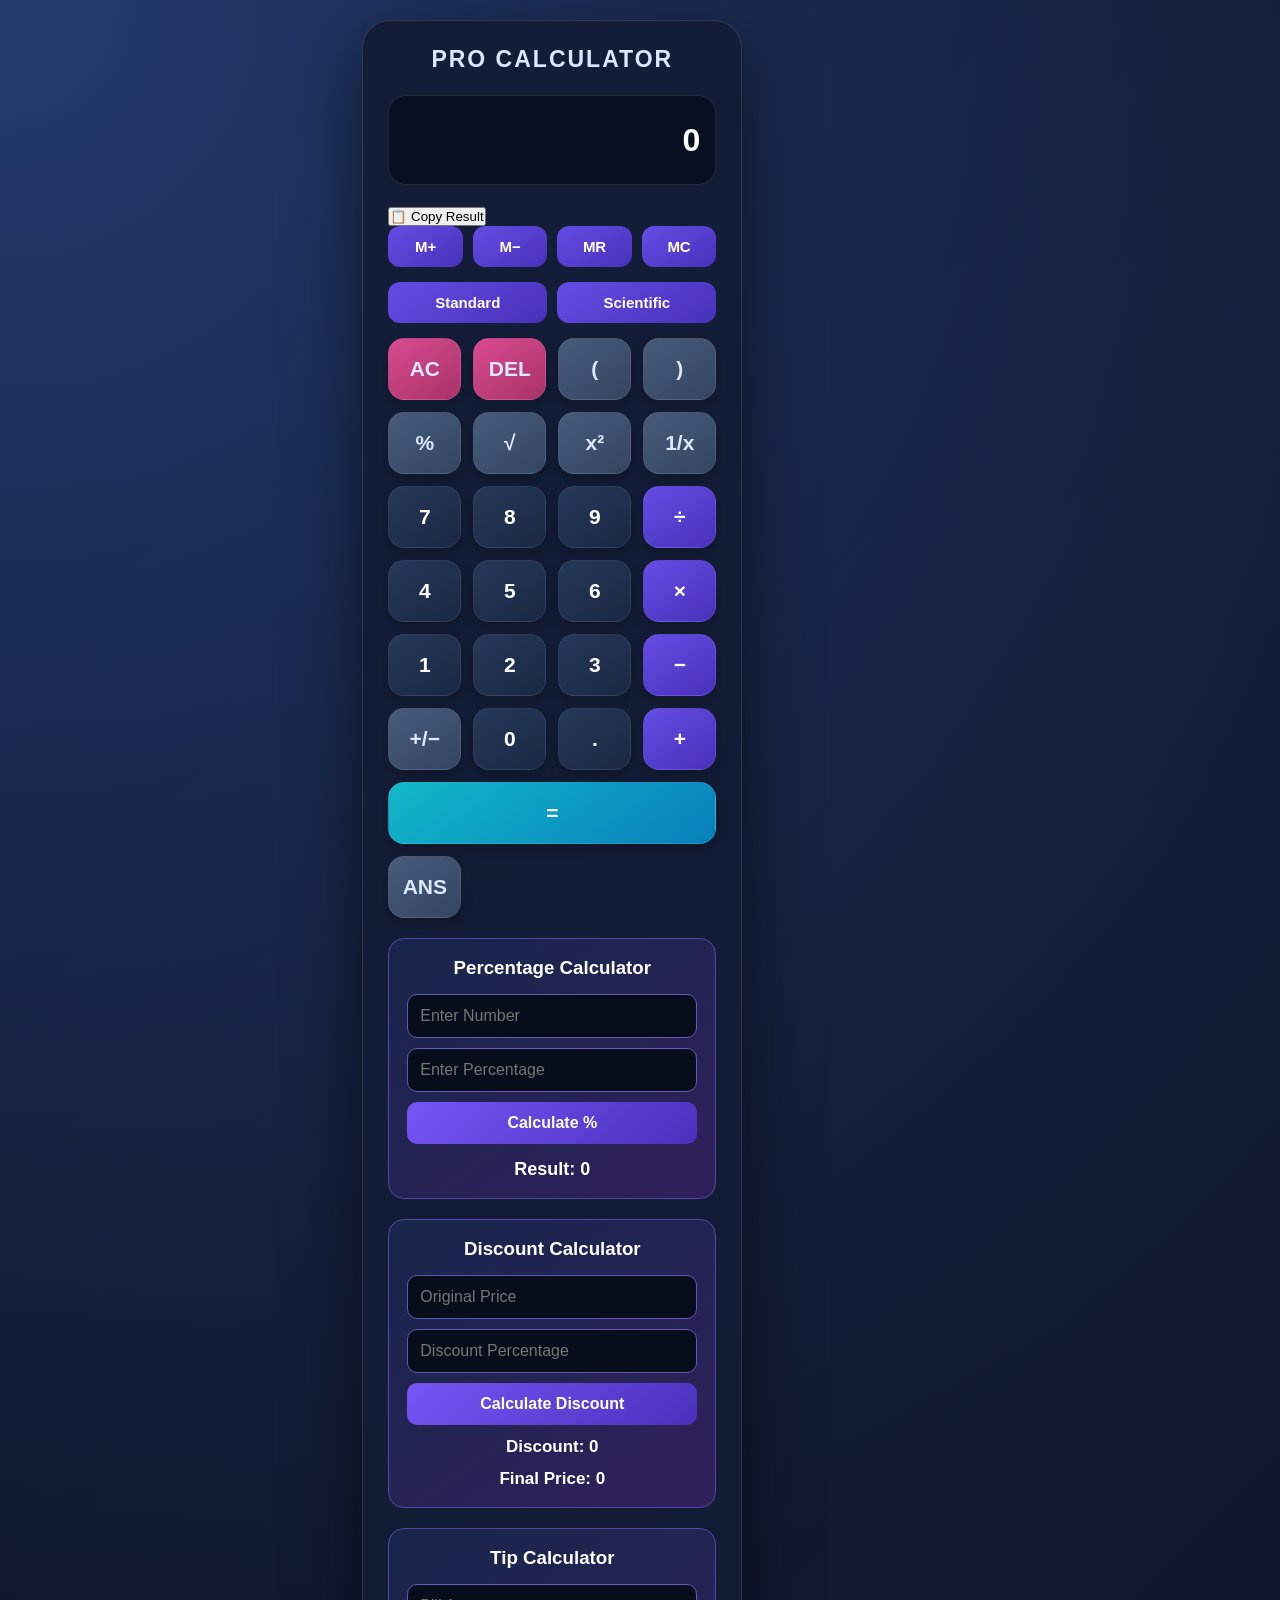
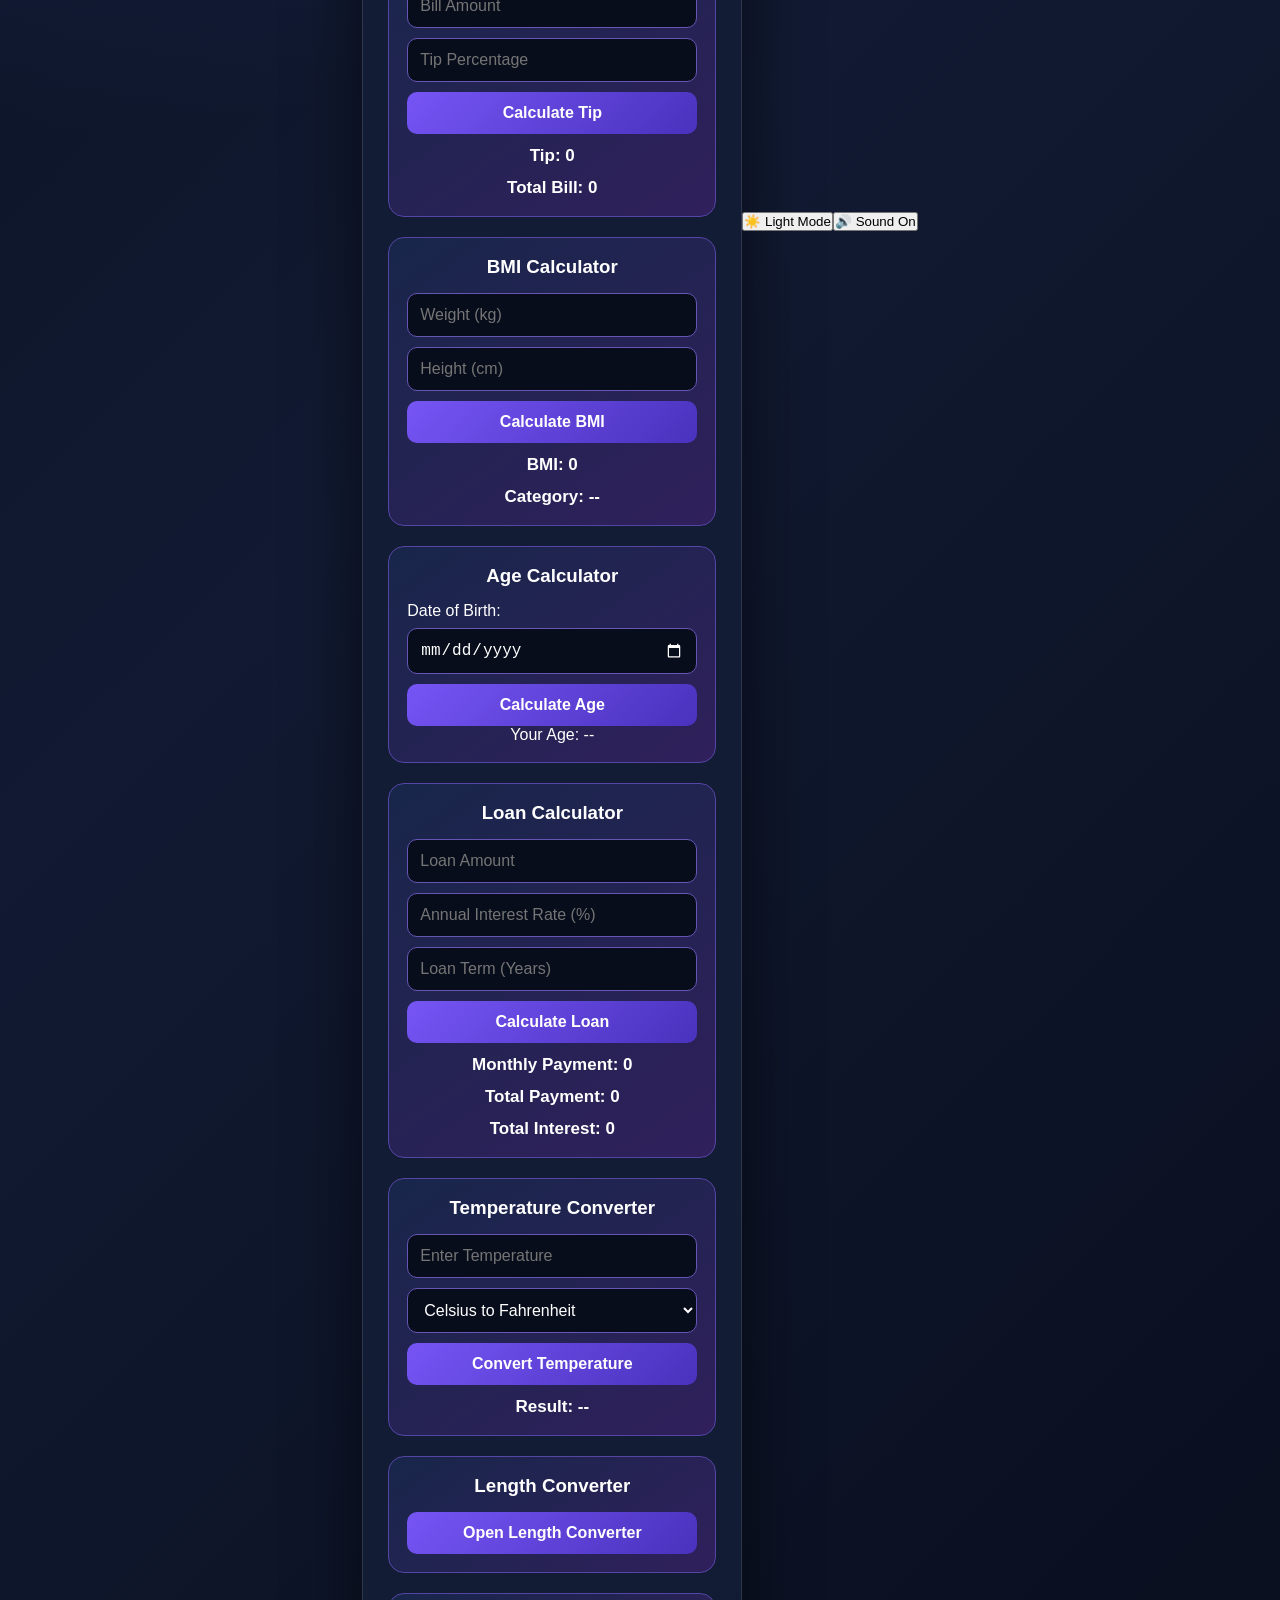
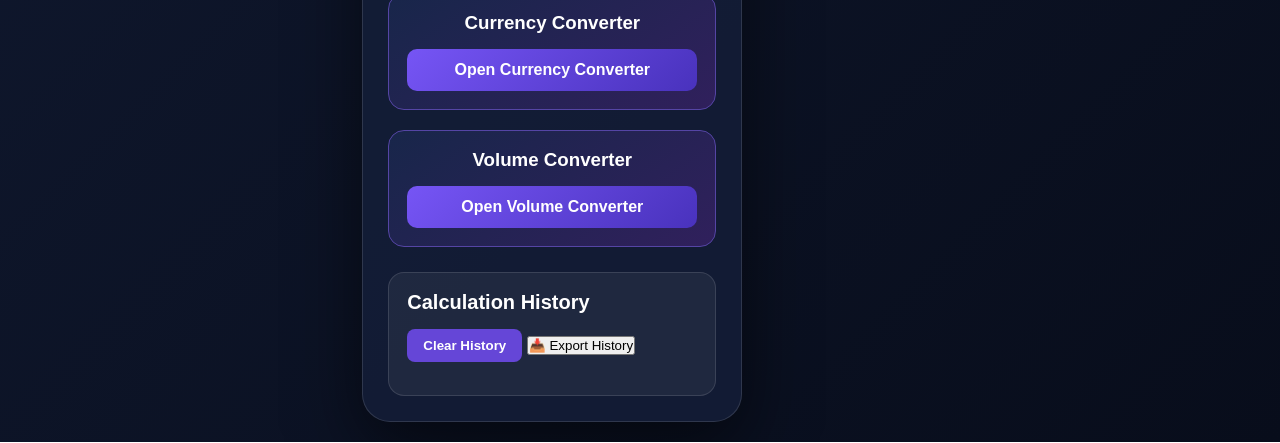
==== commit 63c191e7: "Update index.html Signed-off-by: saim-app <fatokhan295@gmail.com>" ====
--- a/index.html
+++ b/index.html
@@ -205,6 +205,15 @@
         Open Currency Converter
     </button>
 </div>
+    
+    <!-- Volume Converter Link -->
+<div class="percentage-calculator">
+    <h3>Volume Converter</h3>
+    <button type="button" onclick="window.location.href='Volume.html'">
+        Open Volume Converter
+    </button>
+</div>
+
     <section class="history">
   <h3>Calculation History</h3>
   <button id="clearHistory" type="button">Clear History</button>
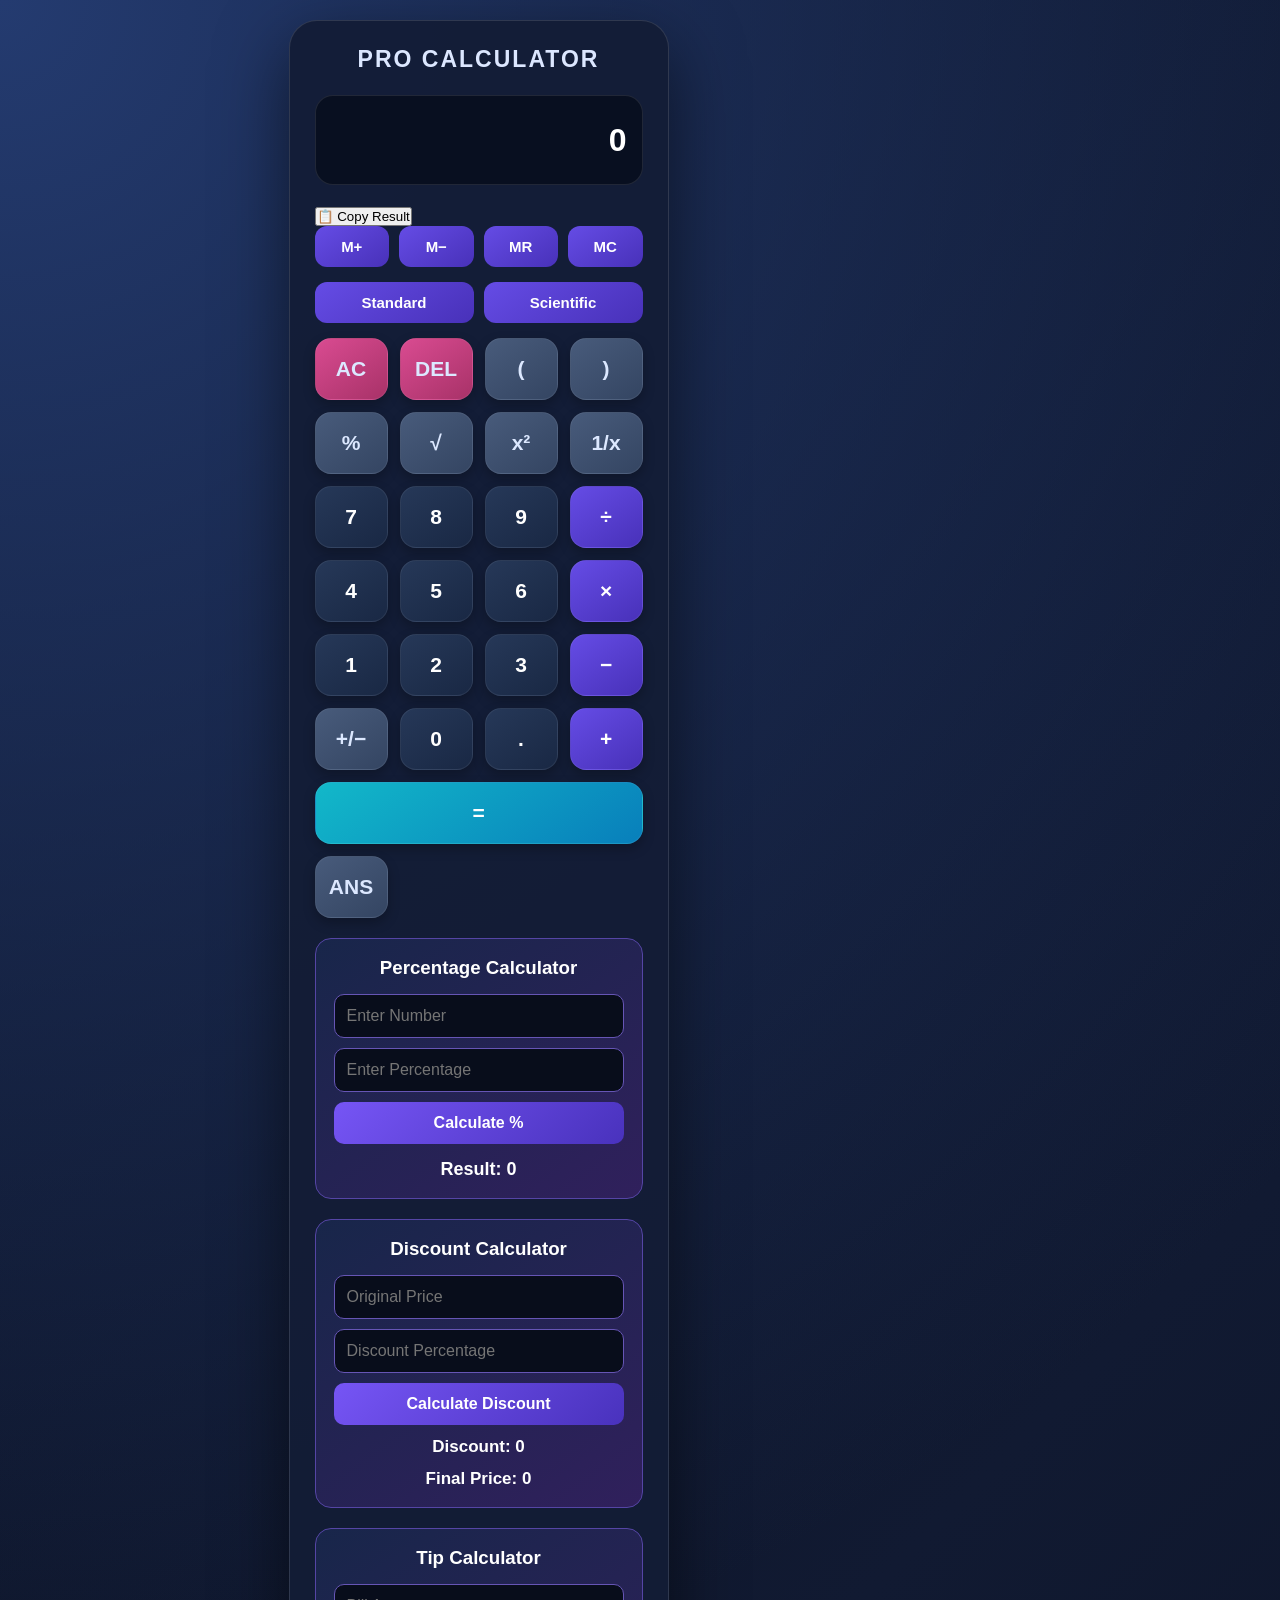
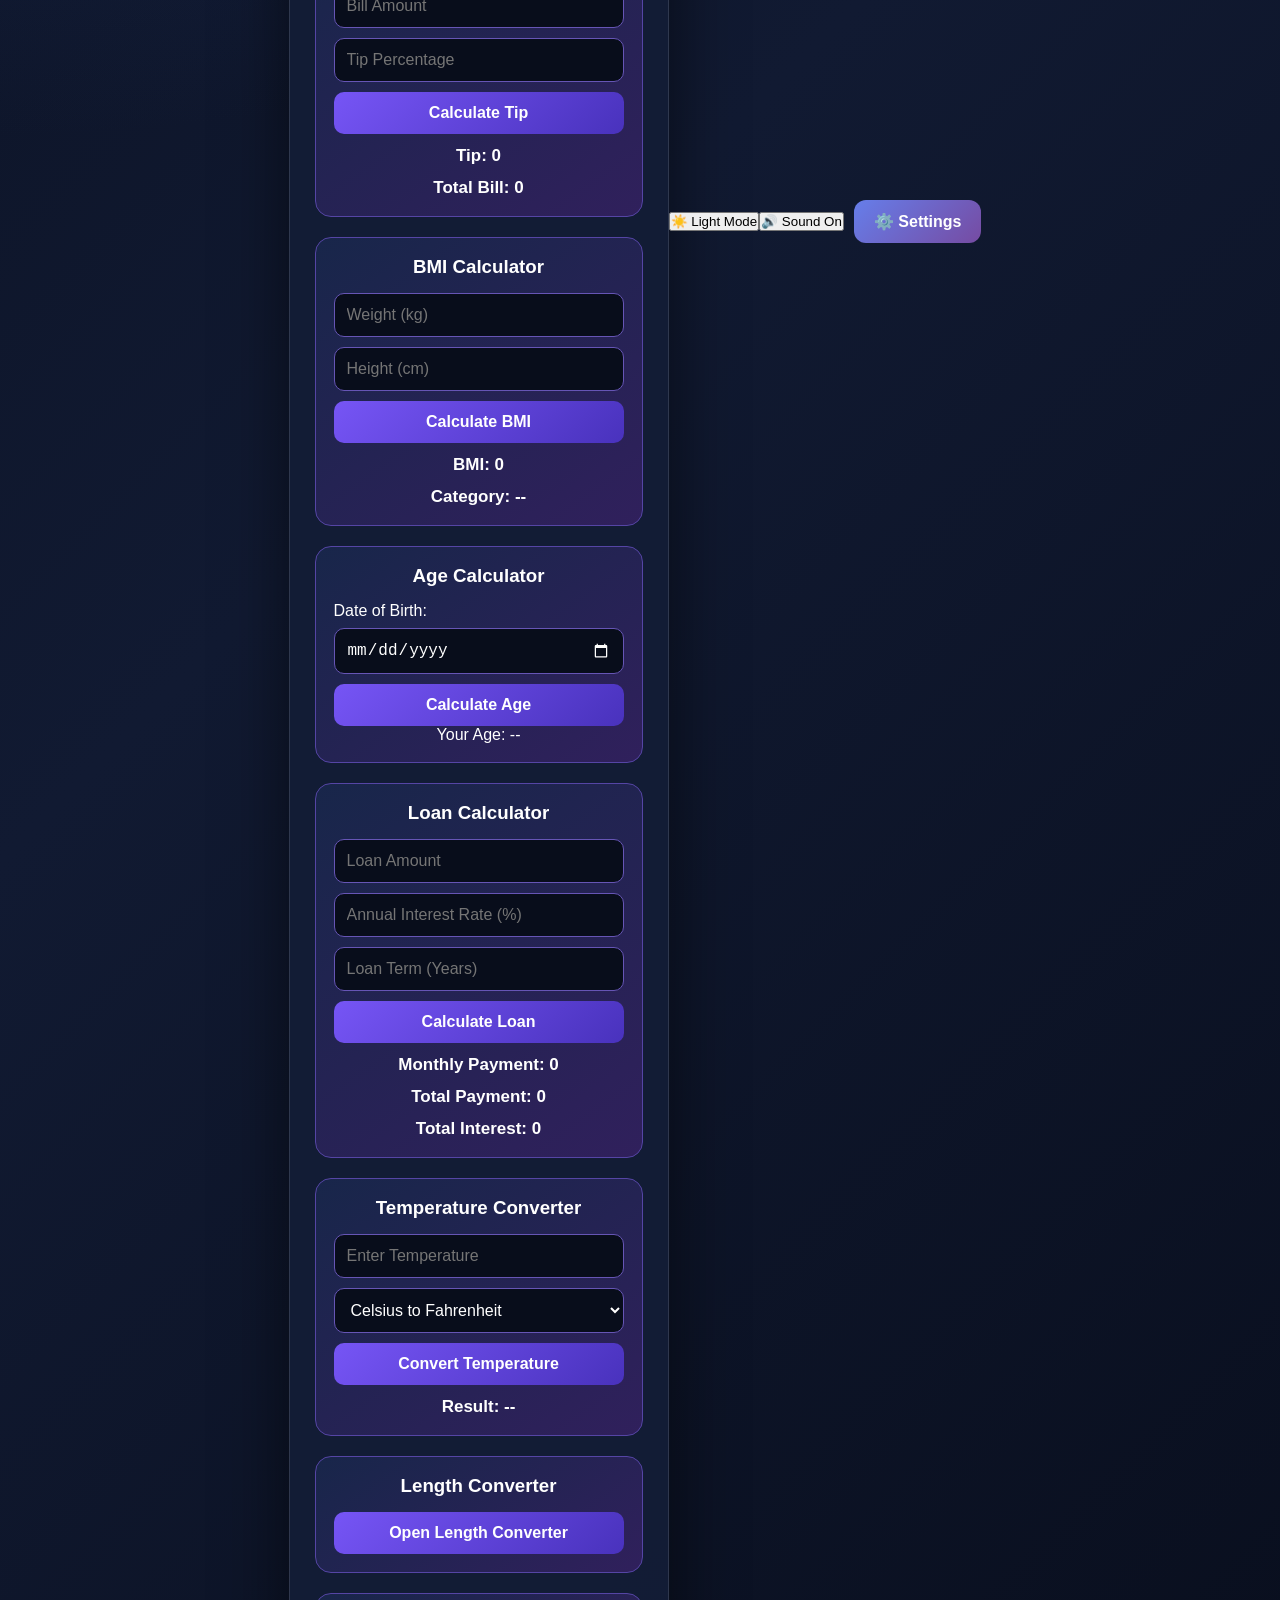
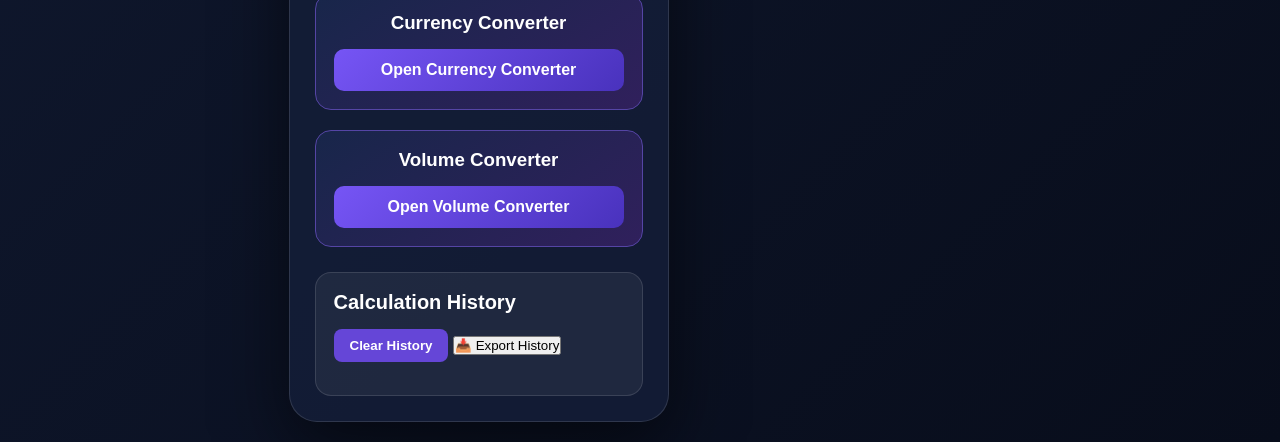
==== commit e1338b9c: "Update index.html Signed-off-by: saim-app <fatokhan295@gmail.com>" ====
--- a/index.html
+++ b/index.html
@@ -223,13 +223,44 @@
   <ul id="historyList"></ul>
 </section>
   </main>
-  <button id="themeToggle" type="button">
+
+<button id="themeToggle" type="button">
   ☀️ Light Mode
-    <button id="soundToggle" type="button">
+</button>
+
+<button id="soundToggle" type="button">
   🔊 Sound On
 </button>
-</button>
-
+  <button type="button" id="settingsBtn" class="settings-btn">
+  ⚙️ Settings
+</button>
+
+<div id="settingsPanel" class="settings-panel">
+  <h2>Professional Settings</h2>
+
+  <label>Theme</label>
+  <select id="themeSetting">
+    <option value="dark">Dark</option>
+    <option value="light">Light</option>
+  </select>
+
+  <label>Sound</label>
+  <select id="soundSetting">
+    <option value="on">Sound On</option>
+    <option value="off">Sound Off</option>
+  </select>
+
+  <label>Decimal Places</label>
+  <select id="decimalSetting">
+    <option value="2">2</option>
+    <option value="4">4</option>
+    <option value="6">6</option>
+    <option value="8">8</option>
+  </select>
+
+  <button type="button" id="saveSettings">Save Settings</button>
+  <button type="button" id="resetSettings">Reset Settings</button>
+</div>
   <script src="script.js"></script>
 </body>
 </html>
--- a/style.css
+++ b/style.css
@@ -471,3 +471,64 @@
 .converter-box + .converter-box {
     margin-top: 30px;
 }
+/* Professional Settings */
+
+.settings-btn {
+    background: linear-gradient(135deg, #667eea, #764ba2);
+    color: white;
+    border: none;
+    padding: 12px 20px;
+    border-radius: 12px;
+    font-size: 16px;
+    font-weight: bold;
+    cursor: pointer;
+    margin: 10px;
+}
+
+.settings-panel {
+    display: none;
+    background: #18243d;
+    color: white;
+    padding: 20px;
+    border-radius: 16px;
+    max-width: 350px;
+    margin: 15px auto;
+    box-shadow: 0 8px 25px rgba(0,0,0,0.3);
+}
+
+.settings-panel.active {
+    display: block;
+}
+
+.settings-panel h2 {
+    text-align: center;
+    margin-bottom: 20px;
+}
+
+.settings-panel label {
+    display: block;
+    margin: 12px 0 6px;
+    font-weight: bold;
+}
+
+.settings-panel select {
+    width: 100%;
+    padding: 11px;
+    border-radius: 8px;
+    border: 1px solid #667eea;
+    background: #263653;
+    color: white;
+    font-size: 15px;
+}
+
+.settings-panel button {
+    width: 100%;
+    padding: 12px;
+    margin-top: 15px;
+    border: none;
+    border-radius: 9px;
+    background: linear-gradient(135deg, #667eea, #764ba2);
+    color: white;
+    font-weight: bold;
+    cursor: pointer;
+}
